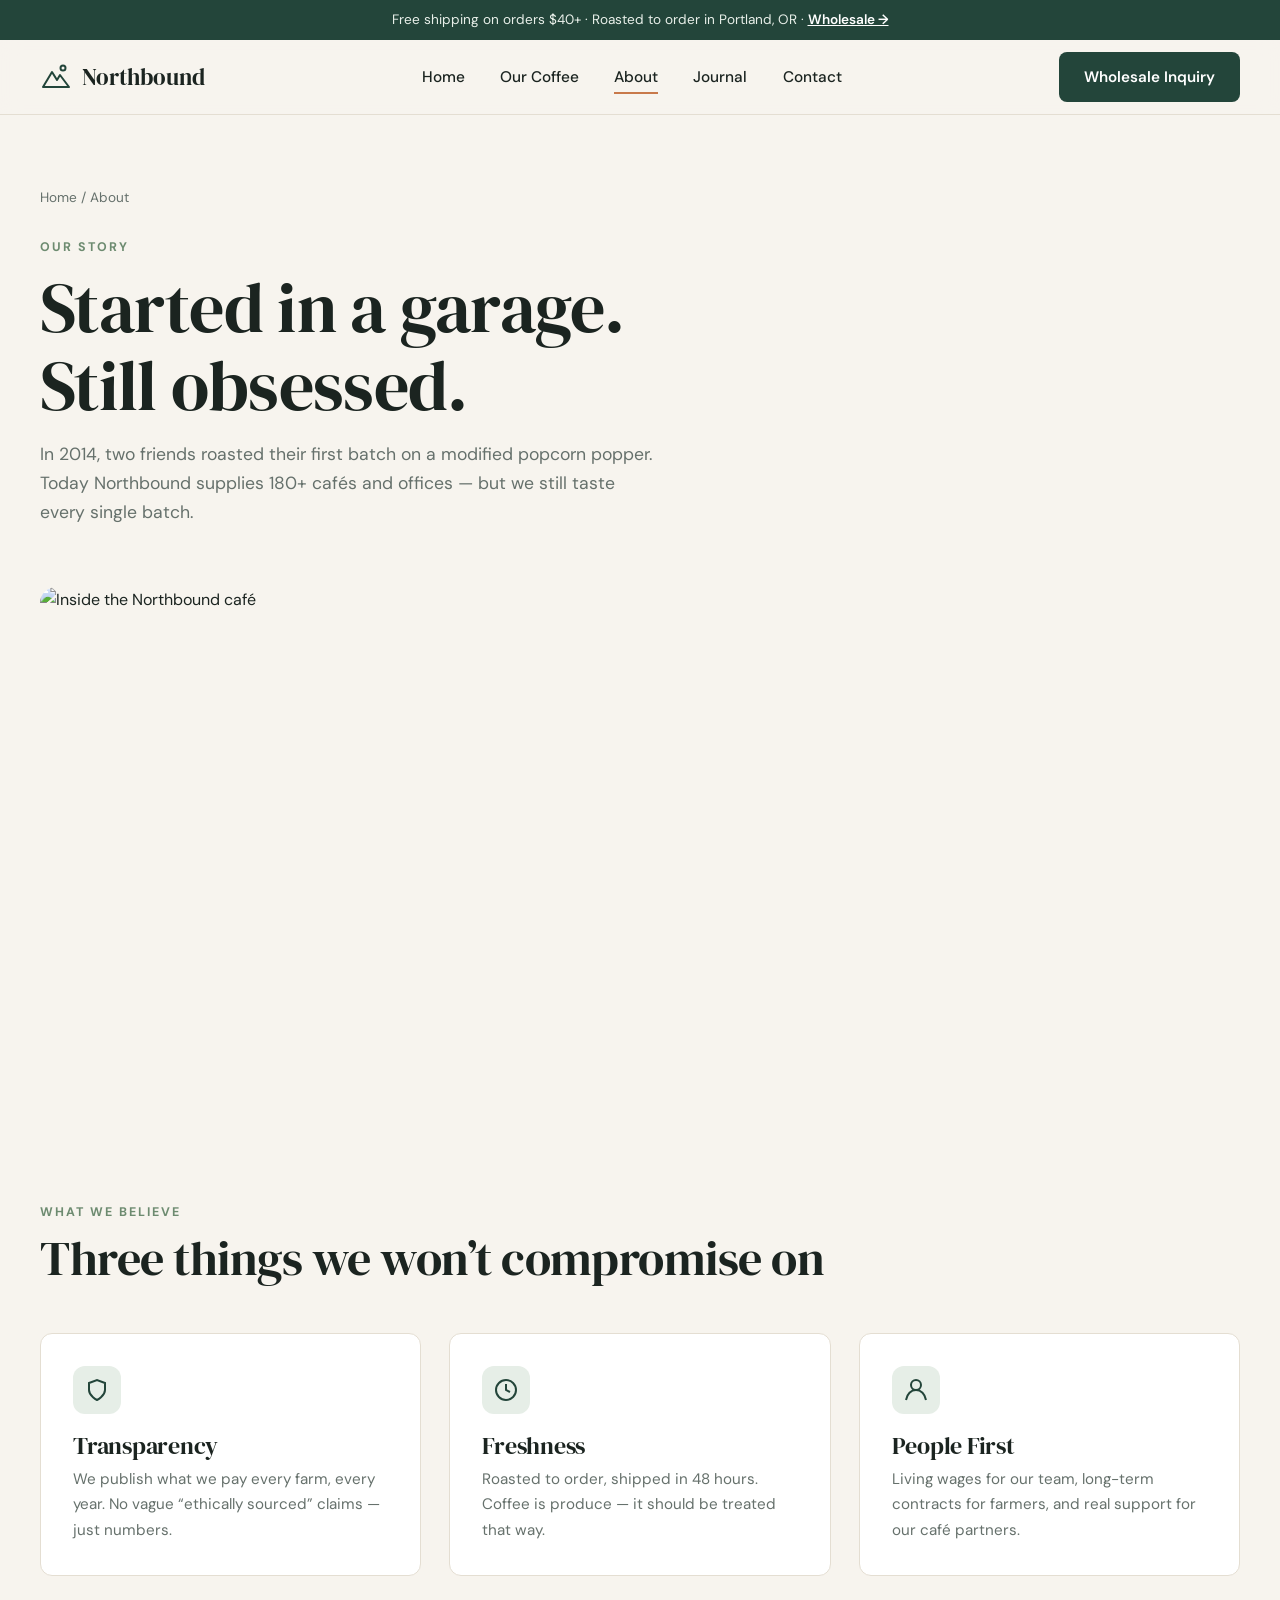
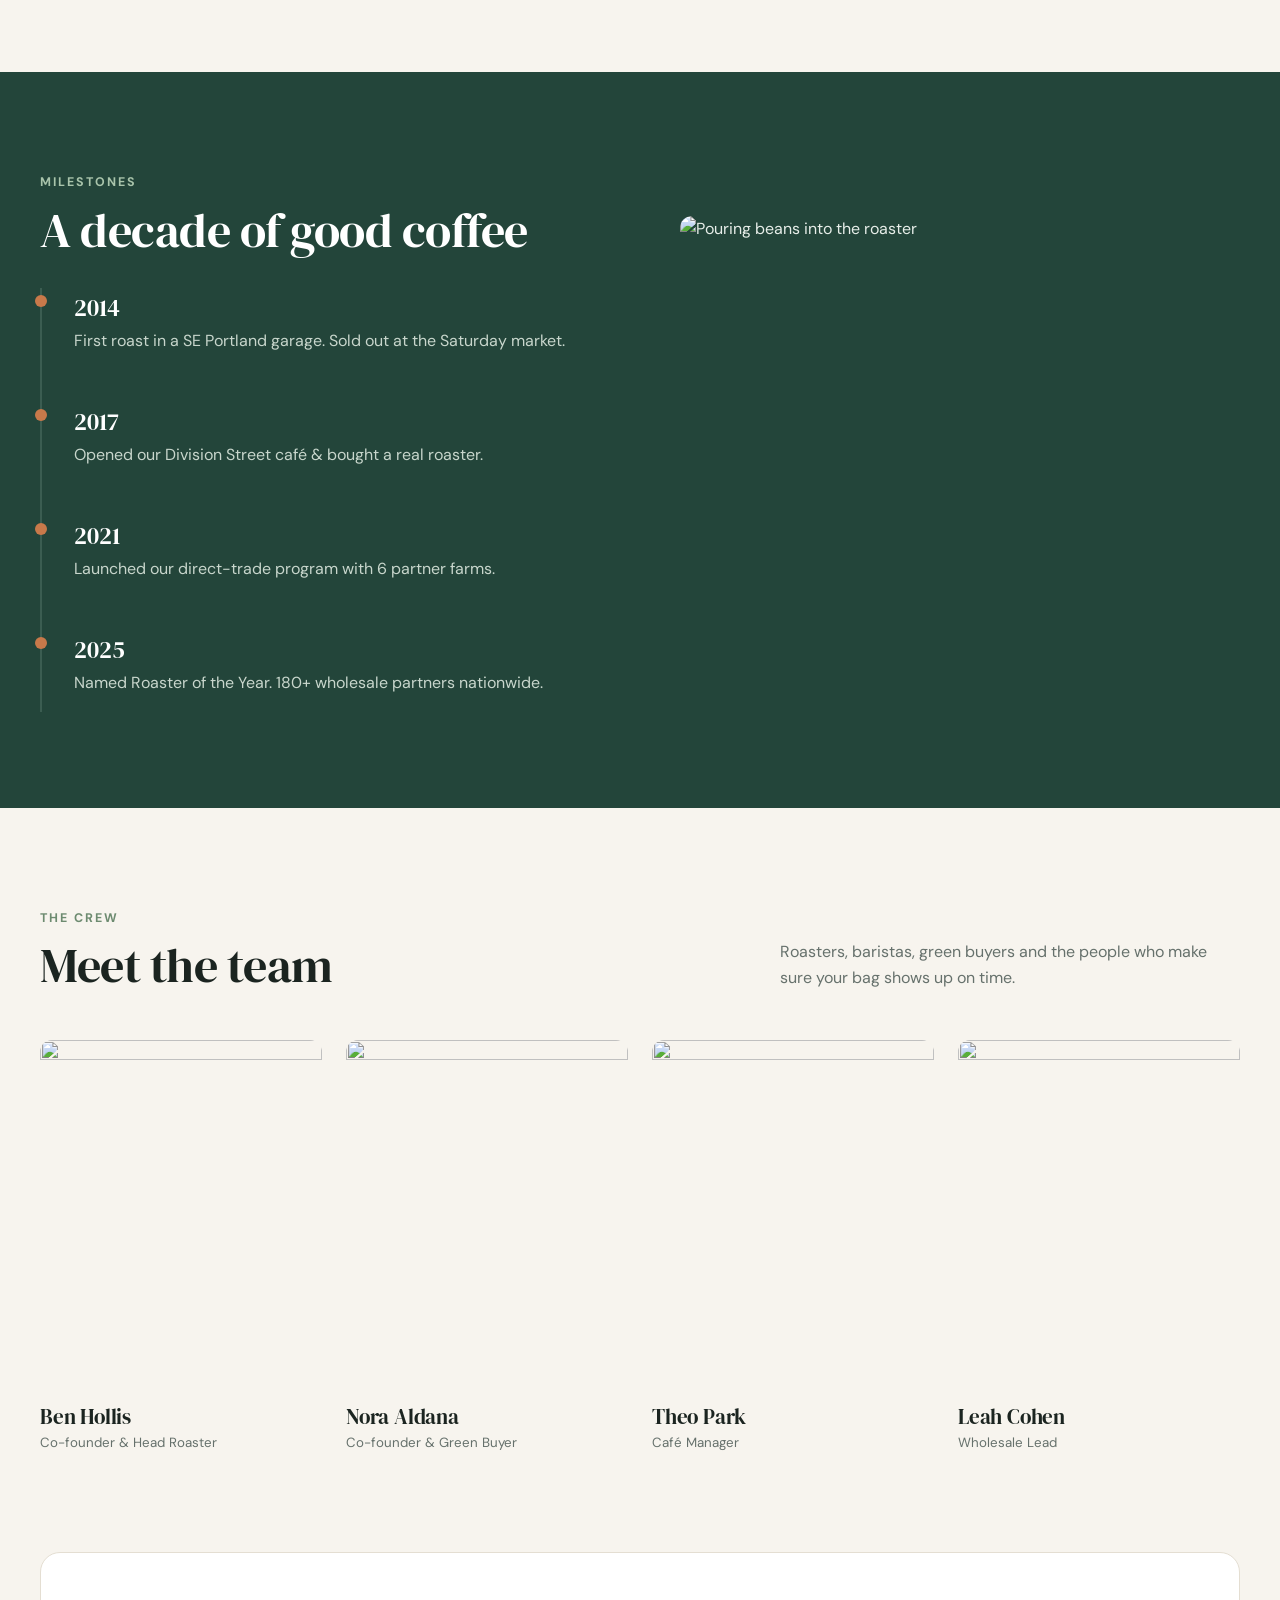
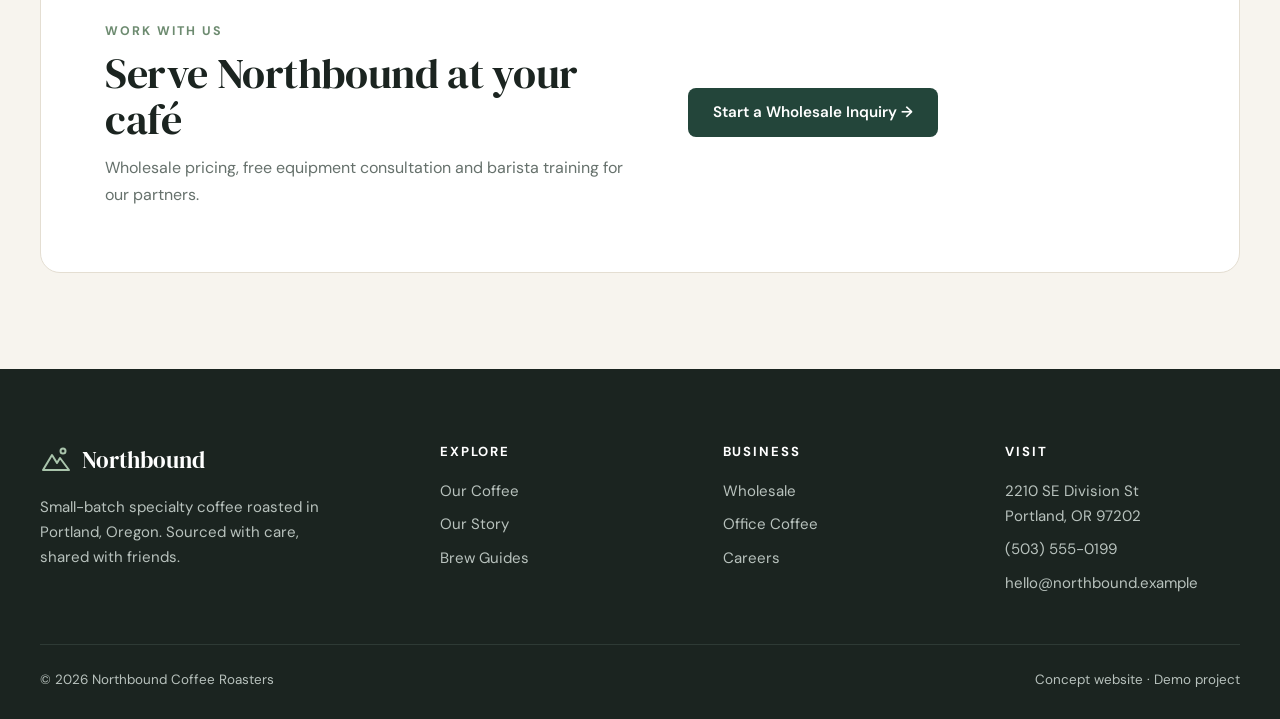
==== about.html @ 09e82e49 "Initial commit: Northbound Coffee Roasters — multi-page roastery website (Standard package, concept)" ====
<!doctype html>
<html lang="en">
<head>
<meta charset="utf-8">
<meta name="viewport" content="width=device-width, initial-scale=1">
<title>Our Story — Northbound Coffee Roasters</title>
<meta name="description" content="How two friends with a popcorn-popper roaster built Portland's favorite direct-trade roastery.">
<link rel="preconnect" href="https://fonts.googleapis.com"><link rel="preconnect" href="https://fonts.gstatic.com" crossorigin>
<link href="https://fonts.googleapis.com/css2?family=DM+Sans:opsz,wght@9..40,400;9..40,500;9..40,600;9..40,700&family=DM+Serif+Display:ital@0;1&display=swap" rel="stylesheet">
<link rel="icon" href="data:image/svg+xml,<svg xmlns='http://www.w3.org/2000/svg' viewBox='0 0 32 32'><rect width='32' height='32' rx='8' fill='%2323453a'/><path d='M5 25 13 12l4 6 3-4 7 11z' fill='%23f7f4ee'/></svg>">
<link rel="stylesheet" href="assets/styles.css">
</head>
<body data-page="about">
<div id="header"></div>

<main>
<section class="page-hero">
  <div class="container">
    <div class="crumbs"><a href="index.html">Home</a> / About</div>
    <span class="eyebrow">Our Story</span>
    <h1>Started in a garage.<br>Still obsessed.</h1>
    <p>In 2014, two friends roasted their first batch on a modified popcorn popper. Today Northbound supplies 180+ cafés and offices — but we still taste every single batch.</p>
  </div>
</section>

<section style="padding-top:20px">
  <div class="container">
    <img class="reveal" src="https://images.unsplash.com/photo-1554118811-1e0d58224f24?auto=format&fit=crop&w=2000&q=80" alt="Inside the Northbound café" style="border-radius:16px;aspect-ratio:21/9;object-fit:cover;width:100%">
  </div>
</section>

<section style="padding-top:0">
  <div class="container">
    <div class="section-head reveal"><div><span class="eyebrow">What We Believe</span><h2>Three things we won’t compromise on</h2></div></div>
    <div class="values">
      <div class="value reveal"><div class="ico"><svg width="24" height="24" fill="none" stroke="currentColor" stroke-width="2" viewBox="0 0 24 24"><path d="M12 22s8-4 8-10V5l-8-3-8 3v7c0 6 8 10 8 10z"/></svg></div><h3>Transparency</h3><p>We publish what we pay every farm, every year. No vague “ethically sourced” claims — just numbers.</p></div>
      <div class="value reveal"><div class="ico"><svg width="24" height="24" fill="none" stroke="currentColor" stroke-width="2" viewBox="0 0 24 24"><circle cx="12" cy="12" r="10"/><path d="M12 6v6l4 2"/></svg></div><h3>Freshness</h3><p>Roasted to order, shipped in 48 hours. Coffee is produce — it should be treated that way.</p></div>
      <div class="value reveal"><div class="ico"><svg width="24" height="24" fill="none" stroke="currentColor" stroke-width="2" viewBox="0 0 24 24"><path d="M2 22c1-6 5-10 10-10s9 4 10 10M12 12a5 5 0 1 0 0-10 5 5 0 0 0 0 10z"/></svg></div><h3>People First</h3><p>Living wages for our team, long-term contracts for farmers, and real support for our café partners.</p></div>
    </div>
  </div>
</section>

<section class="band">
  <div class="container split">
    <div class="reveal">
      <span class="eyebrow">Milestones</span>
      <h2 style="color:#fff;margin-bottom:2rem">A decade of good coffee</h2>
      <div class="timeline" style="border-color:#3b5d51">
        <div><b style="color:#fff">2014</b><p style="color:#c8d6cc">First roast in a SE Portland garage. Sold out at the Saturday market.</p></div>
        <div><b style="color:#fff">2017</b><p style="color:#c8d6cc">Opened our Division Street café &amp; bought a real roaster.</p></div>
        <div><b style="color:#fff">2021</b><p style="color:#c8d6cc">Launched our direct-trade program with 6 partner farms.</p></div>
        <div><b style="color:#fff">2025</b><p style="color:#c8d6cc">Named Roaster of the Year. 180+ wholesale partners nationwide.</p></div>
      </div>
    </div>
    <img class="reveal" src="https://images.unsplash.com/photo-1511537190424-bbbab87ac5eb?auto=format&fit=crop&w=1000&q=80" alt="Pouring beans into the roaster" loading="lazy">
  </div>
</section>

<section>
  <div class="container">
    <div class="section-head reveal"><div><span class="eyebrow">The Crew</span><h2>Meet the team</h2></div><p>Roasters, baristas, green buyers and the people who make sure your bag shows up on time.</p></div>
    <div class="team">
      <div class="member reveal"><img src="https://images.unsplash.com/photo-1517701848373-805868efd0ac?auto=format&fit=crop&w=600&q=80" alt="" loading="lazy"><h4>Ben Hollis</h4><small>Co-founder &amp; Head Roaster</small></div>
      <div class="member reveal"><img src="https://images.unsplash.com/photo-1599549192669-6baac5d32432?auto=format&fit=crop&w=600&q=80" alt="" loading="lazy"><h4>Nora Aldana</h4><small>Co-founder &amp; Green Buyer</small></div>
      <div class="member reveal"><img src="https://images.unsplash.com/photo-1580644043501-627f569f7e25?auto=format&fit=crop&w=600&q=80" alt="" loading="lazy"><h4>Theo Park</h4><small>Café Manager</small></div>
      <div class="member reveal"><img src="https://images.unsplash.com/photo-1507914464562-6ff4ac29692f?auto=format&fit=crop&w=600&q=80" alt="" loading="lazy"><h4>Leah Cohen</h4><small>Wholesale Lead</small></div>
    </div>
  </div>
</section>

<section style="padding-top:0">
  <div class="container">
    <div class="newsletter reveal">
      <div><span class="eyebrow">Work With Us</span><h2>Serve Northbound at your café</h2><p>Wholesale pricing, free equipment consultation and barista training for our partners.</p></div>
      <div><a href="contact.html#wholesale" class="btn btn-primary">Start a Wholesale Inquiry →</a></div>
    </div>
  </div>
</section>
</main>

<div id="footer"></div>
<script src="assets/data.js"></script>
<script src="assets/main.js"></script>
</body>
</html>
---- assets/styles.css ----
:root{
  --paper:#f7f4ee; --white:#fff; --ink:#1b2420; --forest:#23453a; --forest-dark:#173129; --moss:#6d8b70; --clay:#c8794a;
  --muted:#66716c; --line:#e4ded2; --radius:12px;
  --serif:'DM Serif Display',Georgia,serif; --sans:'DM Sans',system-ui,-apple-system,Segoe UI,Roboto,sans-serif;
}
*{box-sizing:border-box;margin:0;padding:0}
html{scroll-behavior:smooth}
body{font-family:var(--sans);color:var(--ink);background:var(--paper);line-height:1.65;-webkit-font-smoothing:antialiased}
img{max-width:100%;display:block}
a{color:inherit}
.container{width:min(1200px,100% - 40px);margin-inline:auto}
h1,h2,h3,h4{font-family:var(--serif);font-weight:400;line-height:1.1;letter-spacing:-.01em}
.eyebrow{display:inline-block;font-size:.78rem;letter-spacing:.16em;text-transform:uppercase;font-weight:700;color:var(--moss)}
.btn{display:inline-flex;align-items:center;justify-content:center;gap:.5rem;padding:.85rem 1.5rem;border-radius:8px;font:600 .95rem var(--sans);text-decoration:none;border:1.5px solid transparent;cursor:pointer;transition:.2s}
.btn-primary{background:var(--forest);color:#fff}.btn-primary:hover{background:var(--forest-dark)}
.btn-outline{border-color:var(--ink);color:var(--ink);background:transparent}.btn-outline:hover{background:var(--ink);color:#fff}
.btn-light{background:#fff;color:var(--forest)}.btn-light:hover{background:var(--paper)}
.link-arrow{font-weight:600;text-decoration:none;color:var(--forest);display:inline-flex;gap:.4rem;align-items:center}
.link-arrow:hover{gap:.7rem}
section{padding:96px 0}
.section-head{display:flex;justify-content:space-between;align-items:end;gap:2rem;margin-bottom:3rem;flex-wrap:wrap}
.section-head h2{font-size:clamp(2rem,4vw,3rem);margin-top:.5rem}
.section-head p{color:var(--muted);max-width:460px}

/* announcement + header */
.announce{background:var(--forest);color:#e8efe9;text-align:center;font-size:.85rem;padding:.55rem 1rem}
.announce a{color:#fff;font-weight:600}
.site-header{position:sticky;top:0;z-index:40;background:rgba(247,244,238,.92);backdrop-filter:blur(10px);border-bottom:1px solid var(--line)}
.nav{display:flex;align-items:center;justify-content:space-between;height:74px;gap:1.5rem}
.logo{display:flex;align-items:center;gap:.6rem;text-decoration:none;font-family:var(--serif);font-size:1.45rem}
.logo svg{width:32px;height:32px;color:var(--forest)}
.nav-links{display:flex;gap:2.2rem;list-style:none}
.nav-links a{text-decoration:none;font-weight:500;font-size:.96rem;padding:.3rem 0;border-bottom:2px solid transparent}
.nav-links a:hover,.nav-links a.active{border-color:var(--clay)}
.nav-cta{display:flex;align-items:center;gap:1rem}
.burger{display:none;background:none;border:0;cursor:pointer;padding:.4rem}

/* hero */
.hero{padding:72px 0 96px}
.hero-grid{display:grid;grid-template-columns:1.05fr 1fr;gap:4rem;align-items:center}
.hero h1{font-size:clamp(2.8rem,6vw,5rem);margin:1rem 0 1.4rem}
.hero h1 i{color:var(--clay)}
.hero p.lead{font-size:1.15rem;color:var(--muted);max-width:500px;margin-bottom:2.2rem}
.hero-actions{display:flex;gap:.9rem;flex-wrap:wrap}
.hero-visual{position:relative;display:grid;grid-template-columns:1fr 1fr;gap:16px}
.hero-visual img{border-radius:var(--radius);object-fit:cover;width:100%;height:100%}
.hero-visual .tall{grid-row:span 2;aspect-ratio:3/5}
.hero-visual .sq{aspect-ratio:1}
.hero-chip{position:absolute;left:-28px;bottom:36px;background:#fff;border-radius:var(--radius);padding:1rem 1.2rem;display:flex;gap:.8rem;align-items:center;box-shadow:0 18px 40px -16px rgba(27,36,32,.3)}
.hero-chip strong{font-family:var(--serif);font-size:1.6rem;font-weight:400;display:block;line-height:1}
.hero-chip small{color:var(--muted)}
.trust{display:flex;gap:2.5rem;margin-top:3rem;flex-wrap:wrap;color:var(--muted);font-size:.9rem}
.trust b{color:var(--ink);font-size:1.05rem;display:block}

/* logos strip */
.press{border-block:1px solid var(--line);padding:28px 0;background:var(--white)}
.press .container{display:flex;justify-content:space-between;align-items:center;flex-wrap:wrap;gap:1.5rem 2.5rem;color:#9aa29e}
.press span{font-family:var(--serif);font-size:1.35rem;letter-spacing:.02em}
.press small{font-size:.8rem;letter-spacing:.14em;text-transform:uppercase;color:var(--muted)}

/* product cards */
.grid-3{display:grid;grid-template-columns:repeat(3,1fr);gap:28px}
.card{background:var(--white);border-radius:var(--radius);overflow:hidden;border:1px solid var(--line);display:flex;flex-direction:column;text-decoration:none;transition:.3s}
.card:hover{transform:translateY(-4px);box-shadow:0 24px 40px -24px rgba(27,36,32,.35)}
.card-img{position:relative;aspect-ratio:4/3;overflow:hidden;background:#ece6db}
.card-img img{width:100%;height:100%;object-fit:cover;transition:transform .6s}
.card:hover .card-img img{transform:scale(1.05)}
.badge{position:absolute;top:14px;left:14px;background:var(--clay);color:#fff;font-size:.72rem;font-weight:700;letter-spacing:.06em;text-transform:uppercase;padding:.3rem .65rem;border-radius:6px}
.card-body{padding:1.4rem 1.4rem 1.6rem;display:flex;flex-direction:column;flex:1}
.card-meta{display:flex;justify-content:space-between;font-size:.8rem;color:var(--muted);text-transform:uppercase;letter-spacing:.08em;font-weight:600}
.card h3{font-size:1.55rem;margin:.5rem 0 .6rem}
.notes{display:flex;flex-wrap:wrap;gap:.4rem;margin-bottom:1.2rem}
.notes span{font-size:.8rem;background:var(--paper);border:1px solid var(--line);padding:.2rem .6rem;border-radius:999px}
.card-foot{margin-top:auto;display:flex;justify-content:space-between;align-items:center}
.price{font-weight:700;font-size:1.1rem}
.roast-meter{display:flex;gap:3px}
.roast-meter i{width:16px;height:6px;border-radius:3px;background:#e0d8cb}
.roast-meter i.on{background:#7a4a2b}

/* split feature */
.split{display:grid;grid-template-columns:1fr 1fr;gap:5rem;align-items:center}
.split img{border-radius:var(--radius);aspect-ratio:5/4;object-fit:cover;width:100%}
.split h2{font-size:clamp(2rem,4vw,3rem);margin:.6rem 0 1.2rem}
.split p{color:var(--muted);margin-bottom:1rem}
.steps{display:grid;gap:1.2rem;margin:2rem 0}
.step{display:flex;gap:1rem}
.step b{flex:none;width:38px;height:38px;border-radius:50%;background:var(--forest);color:#fff;display:grid;place-items:center;font-size:.9rem}
.step h4{font-family:var(--sans);font-weight:700;font-size:1rem}
.step p{margin:0;font-size:.94rem}

/* dark band */
.band{background:var(--forest);color:#e7eee9}
.band .eyebrow{color:#a9c4ab}
.stats{display:grid;grid-template-columns:repeat(4,1fr);gap:2rem;text-align:center}
.stats strong{font-family:var(--serif);font-weight:400;font-size:3.2rem;color:#fff;display:block;line-height:1}
.stats span{font-size:.92rem;opacity:.8}

/* testimonials */
.quotes{display:grid;grid-template-columns:repeat(3,1fr);gap:28px}
.quote{background:var(--white);border:1px solid var(--line);border-radius:var(--radius);padding:2rem}
.quote p{font-family:var(--serif);font-size:1.25rem;line-height:1.4;margin:1rem 0 1.5rem}
.quote .who{display:flex;align-items:center;gap:.8rem;font-size:.9rem}
.quote .who b{display:block}
.quote .who small{color:var(--muted)}
.quote img{width:44px;height:44px;border-radius:50%;object-fit:cover}
.stars{color:var(--clay);letter-spacing:2px}

/* newsletter */
.newsletter{background:var(--white);border-radius:20px;padding:4rem;display:grid;grid-template-columns:1.1fr 1fr;gap:3rem;align-items:center;border:1px solid var(--line)}
.newsletter h2{font-size:clamp(1.8rem,3.5vw,2.6rem);margin:.5rem 0 .8rem}
.newsletter p{color:var(--muted)}
.inline-form{display:flex;gap:.6rem}
.inline-form input{flex:1}
.form-note{font-size:.82rem;color:var(--muted);margin-top:.7rem}

/* forms */
input,select,textarea{width:100%;padding:.85rem 1rem;border:1px solid var(--line);border-radius:8px;font:inherit;background:#fff;color:var(--ink)}
input:focus,select:focus,textarea:focus{outline:2px solid var(--moss);border-color:transparent}
label{font-size:.85rem;font-weight:600;display:block;margin-bottom:.35rem}
.form-grid{display:grid;grid-template-columns:1fr 1fr;gap:1.1rem}
.form-grid .full{grid-column:1/-1}
.invalid{border-color:#c0392b!important}

/* page hero */
.page-hero{padding:72px 0 40px}
.page-hero h1{font-size:clamp(2.6rem,5.5vw,4.4rem);margin:.6rem 0 1rem}
.page-hero p{color:var(--muted);max-width:620px;font-size:1.1rem}
.crumbs{font-size:.85rem;color:var(--muted);margin-bottom:1.5rem}
.crumbs a{text-decoration:none}.crumbs a:hover{color:var(--forest)}

/* filters */
.filters{display:flex;gap:.6rem;flex-wrap:wrap;margin-bottom:2.5rem;align-items:center}
.chip{border:1px solid var(--line);background:#fff;padding:.55rem 1.1rem;border-radius:999px;cursor:pointer;font:500 .92rem var(--sans);transition:.2s;color:var(--ink)}
.chip.active,.chip:hover{background:var(--forest);color:#fff;border-color:var(--forest)}
.filters .count{margin-left:auto;color:var(--muted);font-size:.9rem}

/* product page */
.product{display:grid;grid-template-columns:1.1fr 1fr;gap:4rem;padding:40px 0 96px}
.gallery-main{border-radius:var(--radius);overflow:hidden;aspect-ratio:1;background:#ece6db}
.gallery-main img{width:100%;height:100%;object-fit:cover}
.thumbs{display:grid;grid-template-columns:repeat(4,1fr);gap:12px;margin-top:12px}
.thumbs button{border:2px solid transparent;border-radius:8px;overflow:hidden;cursor:pointer;padding:0;aspect-ratio:1;background:none}
.thumbs button.active{border-color:var(--forest)}
.thumbs img{width:100%;height:100%;object-fit:cover}
.product h1{font-size:clamp(2.4rem,4.5vw,3.6rem);margin:.5rem 0 .8rem}
.product .lead{color:var(--muted);font-size:1.08rem;margin-bottom:1.6rem}
.specs{display:grid;grid-template-columns:1fr 1fr;border:1px solid var(--line);border-radius:var(--radius);overflow:hidden;margin:1.6rem 0}
.specs div{padding:1rem 1.2rem;background:#fff}
.specs div:nth-child(odd){border-right:1px solid var(--line)}
.specs div:nth-child(-n+2){border-bottom:1px solid var(--line)}
.specs small{display:block;color:var(--muted);font-size:.75rem;text-transform:uppercase;letter-spacing:.1em;font-weight:700}
.where{background:#fff;border:1px solid var(--line);border-radius:var(--radius);padding:1.5rem;margin-top:1.5rem}
.where h4{font-family:var(--sans);font-weight:700;margin-bottom:.6rem}
.where ul{list-style:none;display:grid;gap:.45rem;font-size:.95rem;color:var(--muted)}
.where li::before{content:"●";color:var(--moss);margin-right:.6rem;font-size:.7rem}

/* accordion */
.faq{max-width:820px}
.faq details{border-bottom:1px solid var(--line);padding:1.2rem 0}
.faq summary{cursor:pointer;font-weight:600;font-size:1.08rem;list-style:none;display:flex;justify-content:space-between;gap:1rem}
.faq summary::after{content:"+";font-size:1.5rem;line-height:1;color:var(--moss);transition:.2s}
.faq details[open] summary::after{transform:rotate(45deg)}
.faq details p{color:var(--muted);margin-top:.8rem}

/* blog */
.post-card{text-decoration:none;display:flex;flex-direction:column}
.post-card .img{aspect-ratio:16/10;border-radius:var(--radius);overflow:hidden;margin-bottom:1.1rem}
.post-card img{width:100%;height:100%;object-fit:cover;transition:.6s}
.post-card:hover img{transform:scale(1.05)}
.post-card .meta{font-size:.82rem;color:var(--muted);display:flex;gap:.8rem}
.post-card .meta b{color:var(--clay)}
.post-card h3{font-size:1.5rem;margin:.5rem 0}
.post-card p{color:var(--muted);font-size:.95rem}
.featured-post{display:grid;grid-template-columns:1.3fr 1fr;gap:3rem;align-items:center;margin-bottom:4rem;text-decoration:none}
.featured-post .img{aspect-ratio:16/10;border-radius:var(--radius);overflow:hidden}
.featured-post img{width:100%;height:100%;object-fit:cover}
.featured-post h2{font-size:clamp(2rem,3.5vw,2.8rem);margin:.6rem 0 1rem}
.featured-post p{color:var(--muted)}

/* team / values */
.values{display:grid;grid-template-columns:repeat(3,1fr);gap:28px}
.value{padding:2rem;background:#fff;border-radius:var(--radius);border:1px solid var(--line)}
.value .ico{width:48px;height:48px;border-radius:12px;background:#e6eee7;color:var(--forest);display:grid;place-items:center;margin-bottom:1.2rem}
.value h3{font-size:1.5rem;margin-bottom:.5rem}
.value p{color:var(--muted);font-size:.95rem}
.team{display:grid;grid-template-columns:repeat(4,1fr);gap:24px}
.member img{aspect-ratio:4/5;object-fit:cover;border-radius:var(--radius);margin-bottom:.9rem;width:100%}
.member h4{font-size:1.3rem}
.member small{color:var(--muted)}
.timeline{border-left:2px solid var(--line);padding-left:2rem;display:grid;gap:2rem;max-width:720px}
.timeline div{position:relative}
.timeline div::before{content:"";position:absolute;left:calc(-2rem - 7px);top:.4rem;width:12px;height:12px;border-radius:50%;background:var(--clay)}
.timeline b{font-family:var(--serif);font-size:1.5rem;font-weight:400;color:var(--forest)}
.timeline p{color:var(--muted)}

/* contact */
.contact-grid{display:grid;grid-template-columns:1fr 1.3fr;gap:4rem;align-items:start}
.loc{background:#fff;border:1px solid var(--line);border-radius:var(--radius);padding:1.5rem;margin-bottom:1rem}
.loc h3{font-size:1.4rem;margin-bottom:.4rem}
.loc p{color:var(--muted);font-size:.95rem}
.form-card{background:#fff;border:1px solid var(--line);border-radius:16px;padding:2.4rem}
.seg{display:inline-flex;background:var(--paper);border-radius:10px;padding:4px;margin-bottom:1.6rem;border:1px solid var(--line)}
.seg button{border:0;background:none;padding:.55rem 1.1rem;border-radius:8px;font:600 .9rem var(--sans);cursor:pointer;color:var(--muted)}
.seg button.active{background:#fff;color:var(--ink);box-shadow:0 1px 3px rgba(0,0,0,.08)}
.success{display:none;text-align:center;padding:2rem 0}
.success h3{font-size:2rem;margin-bottom:.4rem}
.sent .success{display:block}.sent .form-body{display:none}

/* footer */
.site-footer{background:var(--ink);color:#b8c2bd;padding:72px 0 28px;margin-top:0}
.foot-grid{display:grid;grid-template-columns:1.5fr repeat(3,1fr);gap:3rem}
.site-footer .logo{color:#fff;margin-bottom:1rem}
.site-footer .logo svg{color:#a9c4ab}
.site-footer h5{color:#fff;font-size:.82rem;letter-spacing:.14em;text-transform:uppercase;margin-bottom:1rem}
.site-footer ul{list-style:none;display:grid;gap:.55rem;font-size:.94rem}
.site-footer a{text-decoration:none}.site-footer a:hover{color:#fff}
.foot-bottom{border-top:1px solid #2e3a35;margin-top:3rem;padding-top:1.5rem;display:flex;justify-content:space-between;flex-wrap:wrap;gap:1rem;font-size:.84rem}

/* toast & reveal */
.toast{position:fixed;left:50%;bottom:28px;transform:translate(-50%,200%);opacity:0;background:var(--ink);color:#fff;padding:.9rem 1.4rem;border-radius:10px;font-size:.94rem;transition:.35s;z-index:99;box-shadow:0 12px 30px rgba(0,0,0,.25)}
.toast.show{transform:translate(-50%,0);opacity:1}
.reveal{opacity:0;transform:translateY(22px);transition:opacity .7s,transform .7s}
.reveal.in{opacity:1;transform:none}

@media (max-width:960px){
  section{padding:72px 0}
  .nav-links{position:fixed;inset:74px 0 auto 0;flex-direction:column;gap:0;background:var(--paper);border-bottom:1px solid var(--line);padding:.5rem 20px 1.2rem;transform:translateY(-120%);opacity:0;transition:.3s;pointer-events:none}
  .nav-links.open{transform:none;opacity:1;pointer-events:auto}
  .nav-links a{display:block;padding:.9rem 0;border-bottom:1px solid var(--line)}
  .nav-cta .btn{display:none}
  .burger{display:block}
  .hero-grid,.split,.newsletter,.product,.contact-grid,.featured-post{grid-template-columns:1fr;gap:2.5rem}
  .hero-chip{left:12px}
  .grid-3,.quotes,.values{grid-template-columns:1fr 1fr}
  .team{grid-template-columns:1fr 1fr}
  .stats{grid-template-columns:1fr 1fr;gap:2.5rem}
  .foot-grid{grid-template-columns:1fr 1fr}
  .newsletter{padding:2.5rem}
}
@media (max-width:620px){
  .grid-3,.quotes,.values{grid-template-columns:1fr}
  .form-grid{grid-template-columns:1fr}
  .inline-form{flex-direction:column}
  .foot-grid{grid-template-columns:1fr}
  .form-card{padding:1.5rem}
  .newsletter{padding:1.8rem}
  .filters .count{margin-left:0;width:100%}
}
.card-img svg{transition:transform .6s}
.card:hover .card-img svg{transform:scale(1.05)}
html,body{overflow-x:clip}
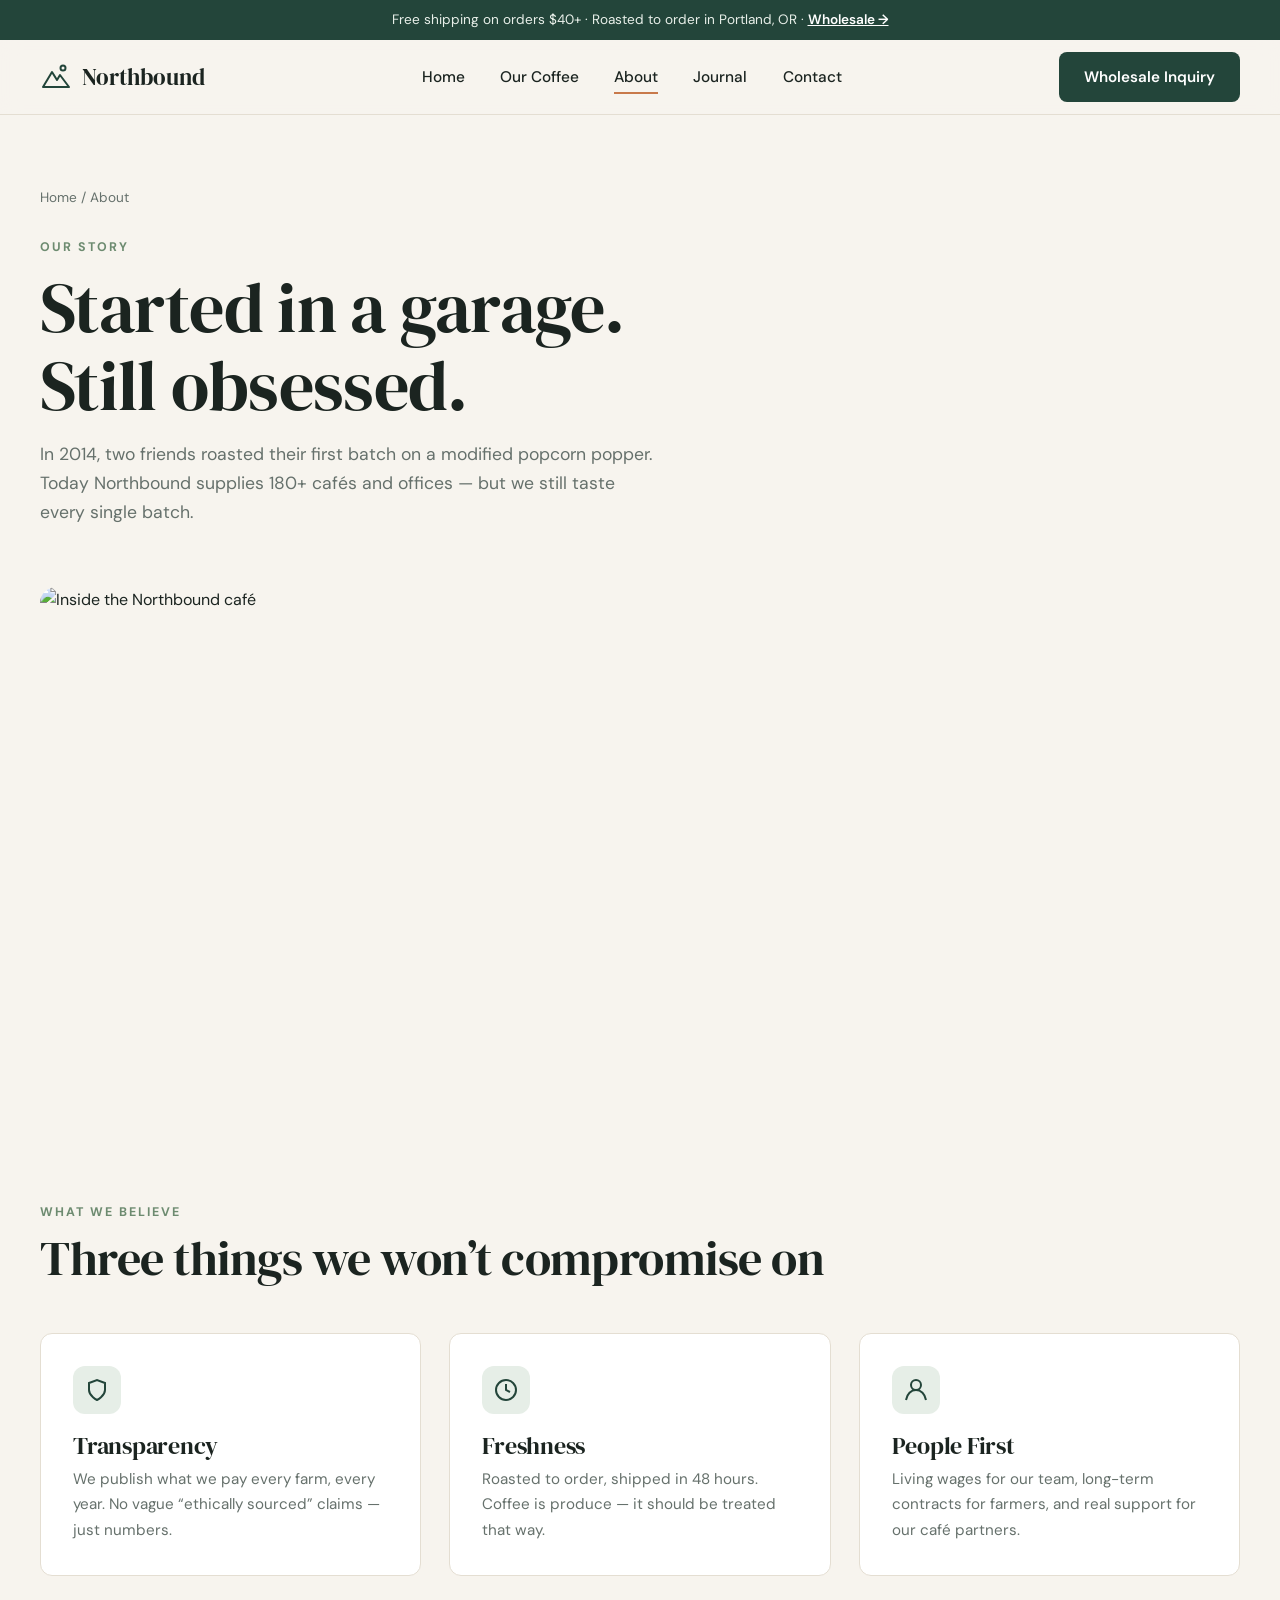
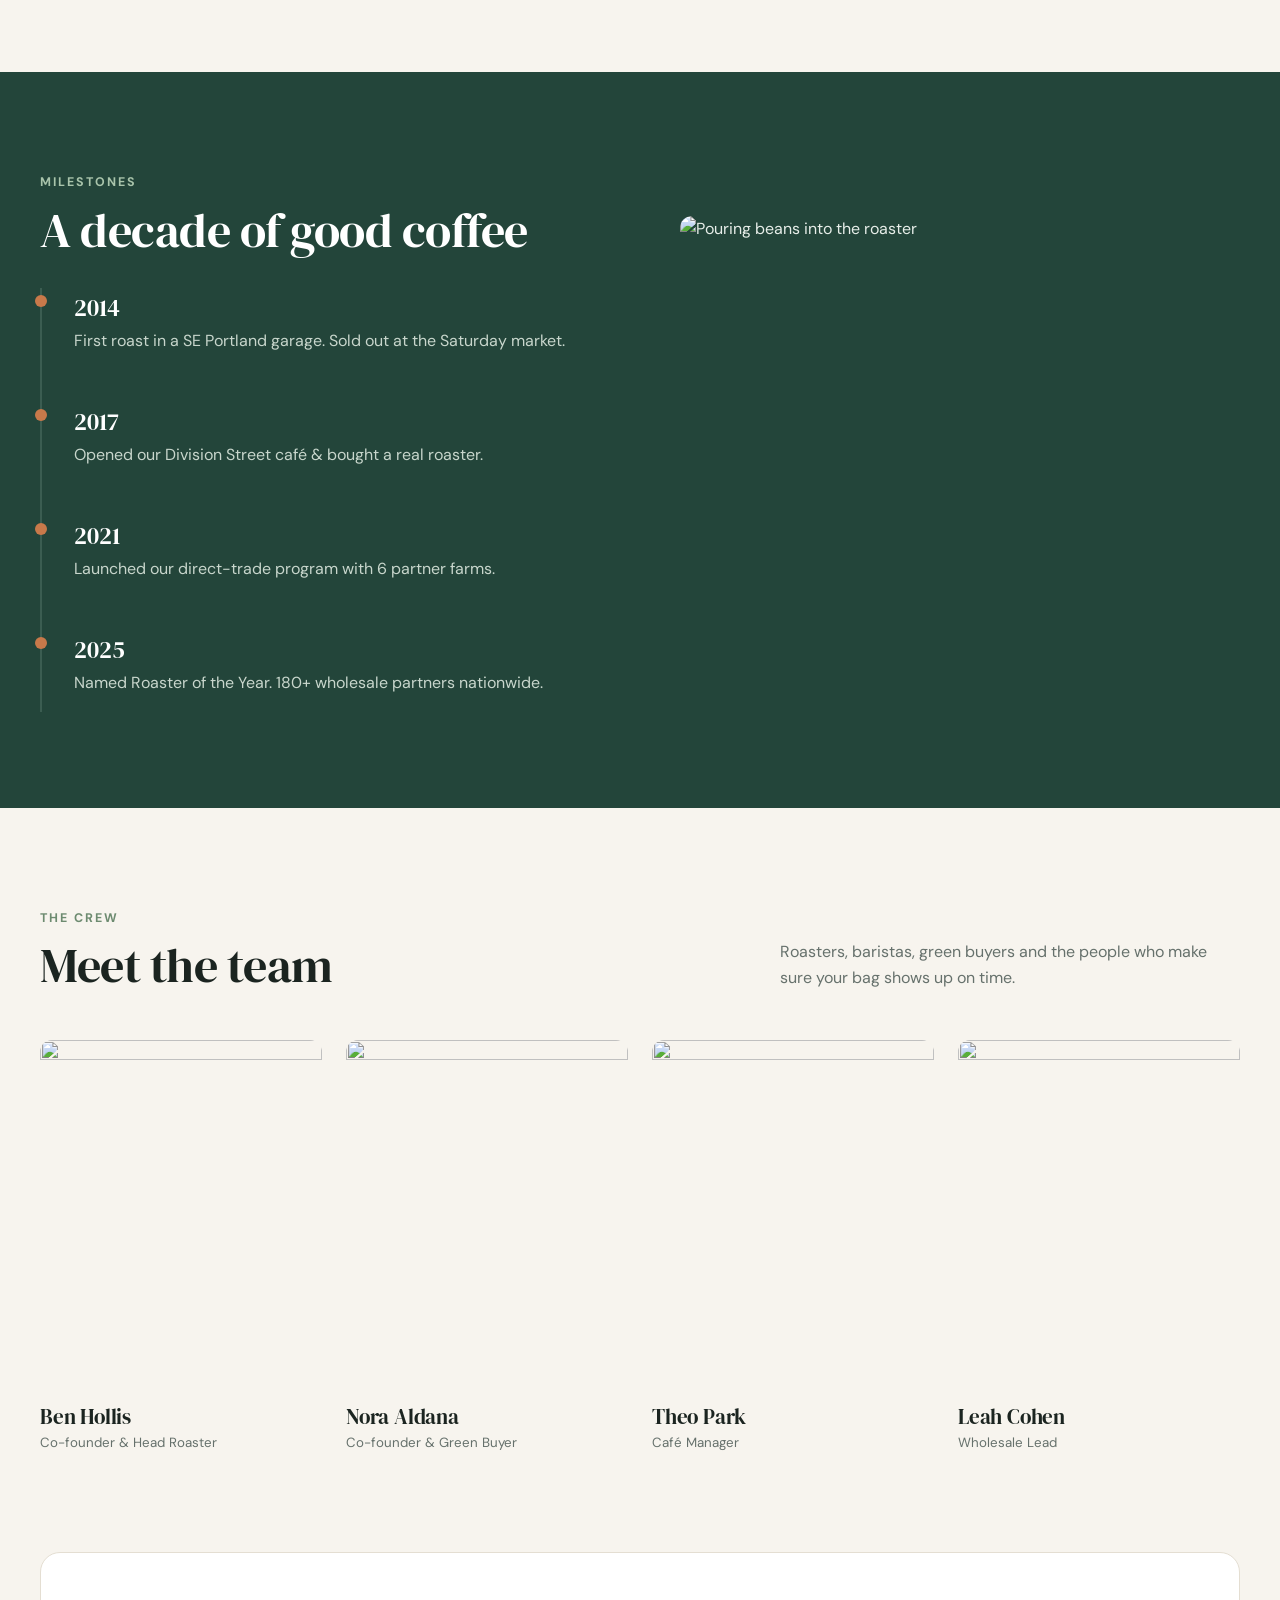
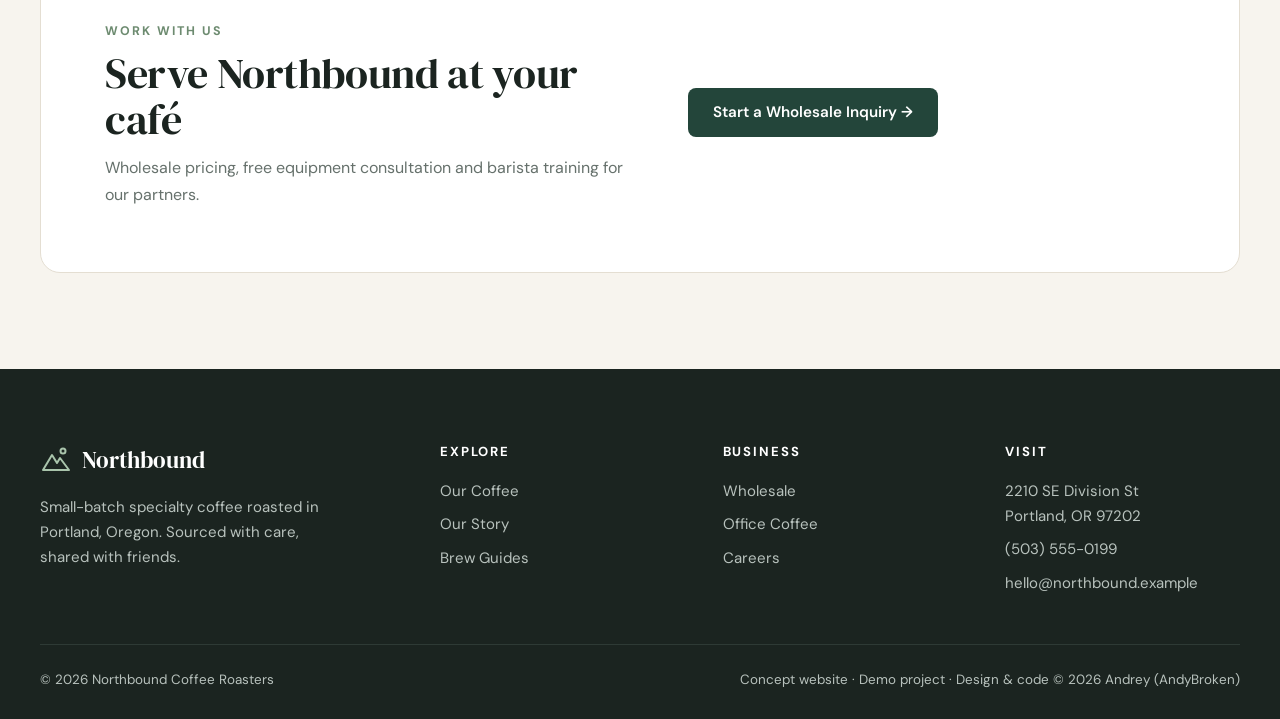
==== commit fe3ae933: "Add copyright notice and all-rights-reserved license" ====
--- a/about.html
+++ b/about.html
@@ -1,4 +1,5 @@
 <!doctype html>
+<!-- © 2026 Andrey (github.com/AndyBroken). All rights reserved. Concept / demo project, see LICENSE. -->
 <html lang="en">
 <head>
 <meta charset="utf-8">
--- a/assets/styles.css
+++ b/assets/styles.css
@@ -1,3 +1,4 @@
+/*! © 2026 Andrey (github.com/AndyBroken). All rights reserved. Concept / demo project, see LICENSE. */
 :root{
   --paper:#f7f4ee; --white:#fff; --ink:#1b2420; --forest:#23453a; --forest-dark:#173129; --moss:#6d8b70; --clay:#c8794a;
   --muted:#66716c; --line:#e4ded2; --radius:12px;
